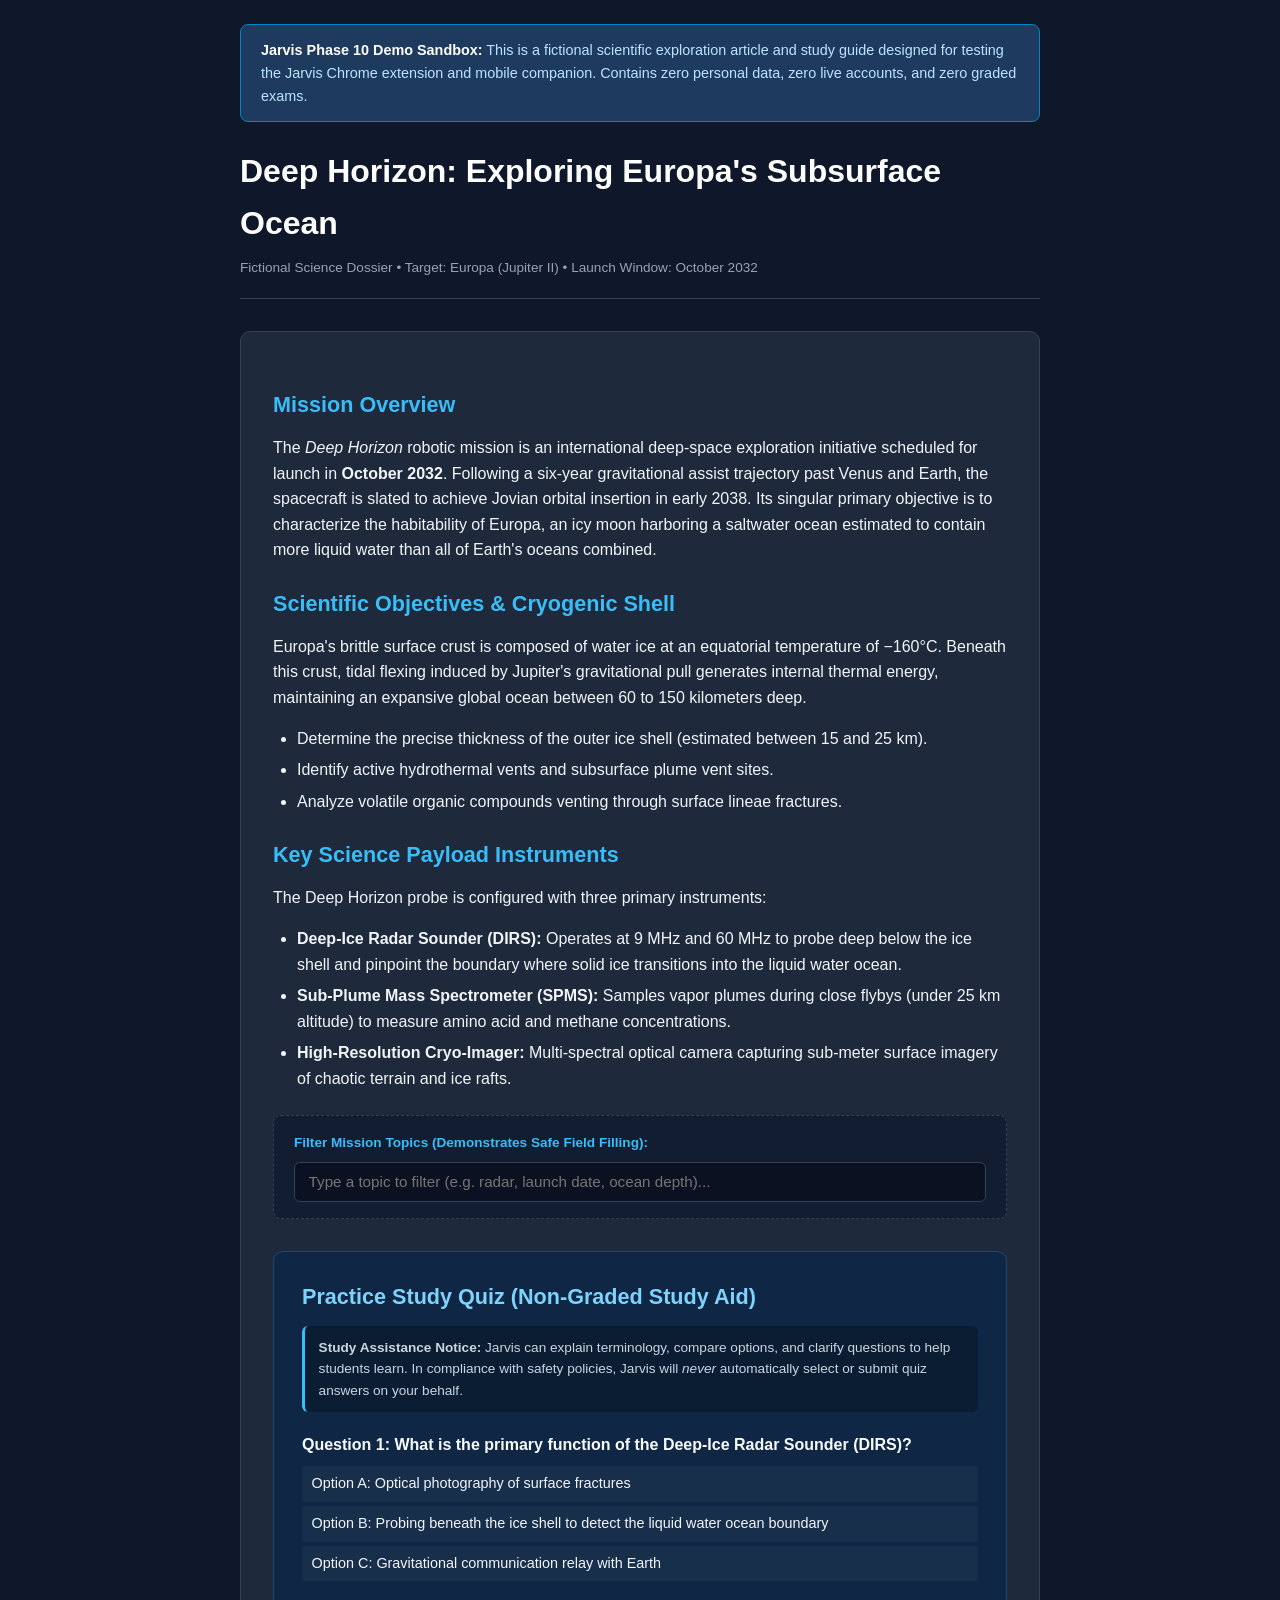
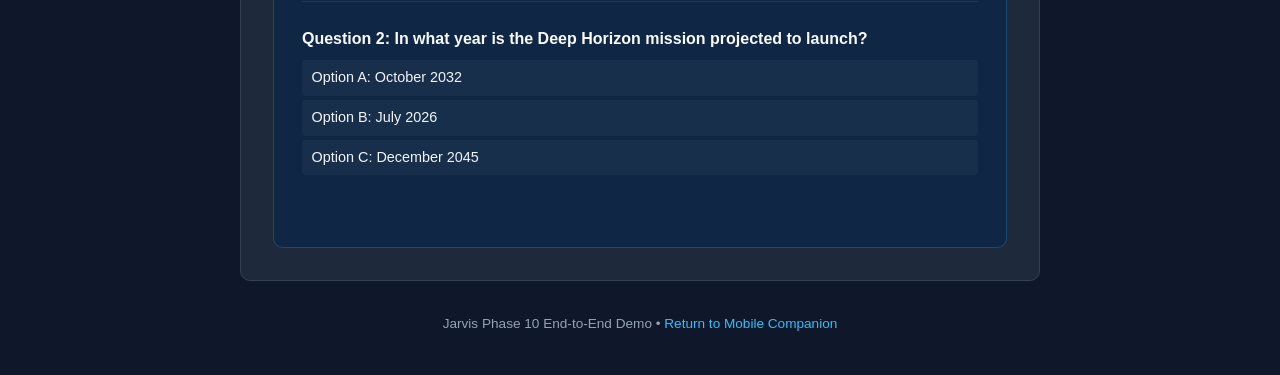
==== demo/index.html @ 78a696e9 "feat: implement Phases 6-10 (OAuth Gmail/Calendar, mobile companion PWA, browser automation, securit" ====
<!DOCTYPE html>
<html lang="en">
<head>
  <meta charset="UTF-8">
  <meta name="viewport" content="width=device-width, initial-scale=1.0">
  <title>Deep Horizon: Europa Mission Guide — Jarvis Demo</title>
  <style>
    :root {
      --bg: #0f172a;
      --card-bg: #1e293b;
      --text: #f1f5f9;
      --text-muted: #94a3b8;
      --accent: #38bdf8;
      --accent-hover: #0284c7;
      --border: #334155;
      --notice-bg: #1e3a5f;
      --notice-border: #0284c7;
      --quiz-bg: #0f2744;
    }
    * { box-sizing: border-box; margin: 0; padding: 0; }
    body {
      font-family: -apple-system, BlinkMacSystemFont, "Segoe UI", Roboto, sans-serif;
      background-color: var(--bg);
      color: var(--text);
      line-height: 1.6;
      padding: 1.5rem 1rem;
    }
    .container {
      max-width: 800px;
      margin: 0 auto;
    }
    .demo-banner {
      background: var(--notice-bg);
      border: 1px solid var(--notice-border);
      border-radius: 8px;
      padding: 0.85rem 1.25rem;
      margin-bottom: 1.5rem;
      font-size: 0.9rem;
      color: #bae6fd;
    }
    .demo-banner strong { color: #fff; }
    header {
      margin-bottom: 2rem;
      border-bottom: 1px solid var(--border);
      padding-bottom: 1.25rem;
    }
    h1 {
      font-size: 2rem;
      margin-bottom: 0.5rem;
      color: #fff;
    }
    .meta {
      font-size: 0.85rem;
      color: var(--text-muted);
    }
    article {
      background: var(--card-bg);
      border: 1px solid var(--border);
      border-radius: 10px;
      padding: 2rem;
      margin-bottom: 2rem;
    }
    h2 {
      font-size: 1.35rem;
      margin: 1.5rem 0 0.75rem;
      color: var(--accent);
    }
    p { margin-bottom: 1rem; }
    ul { margin: 0 0 1rem 1.5rem; }
    li { margin-bottom: 0.35rem; }
    .interactive-box {
      background: #131d31;
      border: 1px dashed var(--border);
      border-radius: 8px;
      padding: 1rem 1.25rem;
      margin: 1.5rem 0;
    }
    .interactive-box label {
      display: block;
      font-size: 0.85rem;
      font-weight: 600;
      margin-bottom: 0.5rem;
      color: var(--accent);
    }
    .interactive-box input {
      width: 100%;
      padding: 0.65rem 0.85rem;
      border-radius: 6px;
      border: 1px solid var(--border);
      background: #0b1120;
      color: #fff;
      font-size: 0.95rem;
    }
    .study-quiz {
      background: var(--quiz-bg);
      border: 1px solid #1e4976;
      border-radius: 10px;
      padding: 1.75rem;
      margin-top: 2rem;
    }
    .study-quiz h2 { color: #7dd3fc; margin-top: 0; }
    .quiz-disclaimer {
      font-size: 0.85rem;
      color: #cbd5e1;
      background: rgba(0, 0, 0, 0.25);
      padding: 0.65rem 0.85rem;
      border-radius: 6px;
      margin-bottom: 1.25rem;
      border-left: 3px solid var(--accent);
    }
    .question {
      margin-bottom: 1.5rem;
      padding-bottom: 1rem;
      border-bottom: 1px solid rgba(255, 255, 255, 0.08);
    }
    .question:last-child { border-bottom: none; }
    .question-title {
      font-weight: 600;
      margin-bottom: 0.5rem;
      color: #f8fafc;
    }
    .options { list-style: none; margin: 0; }
    .options li {
      padding: 0.4rem 0.6rem;
      margin-bottom: 0.25rem;
      border-radius: 4px;
      background: rgba(255, 255, 255, 0.04);
      font-size: 0.9rem;
    }
    footer {
      text-align: center;
      margin-top: 2rem;
      font-size: 0.85rem;
      color: var(--text-muted);
    }
    footer a {
      color: var(--accent);
      text-decoration: none;
    }
    footer a:hover { text-decoration: underline; }
  </style>
</head>
<body>
  <div class="container">
    <!-- Fictional Demo Banner -->
    <aside class="demo-banner" role="note">
      <strong>Jarvis Phase 10 Demo Sandbox:</strong> This is a fictional scientific exploration article and study guide designed for testing the Jarvis Chrome extension and mobile companion. Contains zero personal data, zero live accounts, and zero graded exams.
    </aside>

    <header>
      <h1>Deep Horizon: Exploring Europa's Subsurface Ocean</h1>
      <div class="meta">
        <span>Fictional Science Dossier</span> &bull; 
        <span>Target: Europa (Jupiter II)</span> &bull; 
        <span>Launch Window: October 2032</span>
      </div>
    </header>

    <article>
      <h2>Mission Overview</h2>
      <p>
        The <em>Deep Horizon</em> robotic mission is an international deep-space exploration initiative scheduled for launch in <strong>October 2032</strong>. Following a six-year gravitational assist trajectory past Venus and Earth, the spacecraft is slated to achieve Jovian orbital insertion in early 2038. Its singular primary objective is to characterize the habitability of Europa, an icy moon harboring a saltwater ocean estimated to contain more liquid water than all of Earth's oceans combined.
      </p>

      <h2>Scientific Objectives & Cryogenic Shell</h2>
      <p>
        Europa's brittle surface crust is composed of water ice at an equatorial temperature of &minus;160&deg;C. Beneath this crust, tidal flexing induced by Jupiter's gravitational pull generates internal thermal energy, maintaining an expansive global ocean between 60 to 150 kilometers deep.
      </p>
      <ul>
        <li>Determine the precise thickness of the outer ice shell (estimated between 15 and 25 km).</li>
        <li>Identify active hydrothermal vents and subsurface plume vent sites.</li>
        <li>Analyze volatile organic compounds venting through surface lineae fractures.</li>
      </ul>

      <h2>Key Science Payload Instruments</h2>
      <p>The Deep Horizon probe is configured with three primary instruments:</p>
      <ul>
        <li><strong>Deep-Ice Radar Sounder (DIRS):</strong> Operates at 9 MHz and 60 MHz to probe deep below the ice shell and pinpoint the boundary where solid ice transitions into the liquid water ocean.</li>
        <li><strong>Sub-Plume Mass Spectrometer (SPMS):</strong> Samples vapor plumes during close flybys (under 25 km altitude) to measure amino acid and methane concentrations.</li>
        <li><strong>High-Resolution Cryo-Imager:</strong> Multi-spectral optical camera capturing sub-meter surface imagery of chaotic terrain and ice rafts.</li>
      </ul>

      <!-- Safe Non-Sensitive Input Demonstration Box -->
      <div class="interactive-box">
        <label for="demoSearchInput">Filter Mission Topics (Demonstrates Safe Field Filling):</label>
        <input
          type="text"
          id="demoSearchInput"
          name="q"
          placeholder="Type a topic to filter (e.g. radar, launch date, ocean depth)..."
          autocomplete="off"
        />
      </div>

      <!-- Practice Quiz Section (Non-Graded Study Aid) -->
      <section class="study-quiz" id="studyQuizHelp">
        <h2>Practice Study Quiz (Non-Graded Study Aid)</h2>
        <div class="quiz-disclaimer">
          <strong>Study Assistance Notice:</strong> Jarvis can explain terminology, compare options, and clarify questions to help students learn. In compliance with safety policies, Jarvis will <em>never</em> automatically select or submit quiz answers on your behalf.
        </div>

        <div class="question">
          <div class="question-title">Question 1: What is the primary function of the Deep-Ice Radar Sounder (DIRS)?</div>
          <ul class="options">
            <li>Option A: Optical photography of surface fractures</li>
            <li>Option B: Probing beneath the ice shell to detect the liquid water ocean boundary</li>
            <li>Option C: Gravitational communication relay with Earth</li>
          </ul>
        </div>

        <div class="question">
          <div class="question-title">Question 2: In what year is the Deep Horizon mission projected to launch?</div>
          <ul class="options">
            <li>Option A: October 2032</li>
            <li>Option B: July 2026</li>
            <li>Option C: December 2045</li>
          </ul>
        </div>
      </section>
    </article>

    <footer>
      <p>Jarvis Phase 10 End-to-End Demo &bull; <a href="/mobile/">Return to Mobile Companion</a></p>
    </footer>
  </div>
</body>
</html>
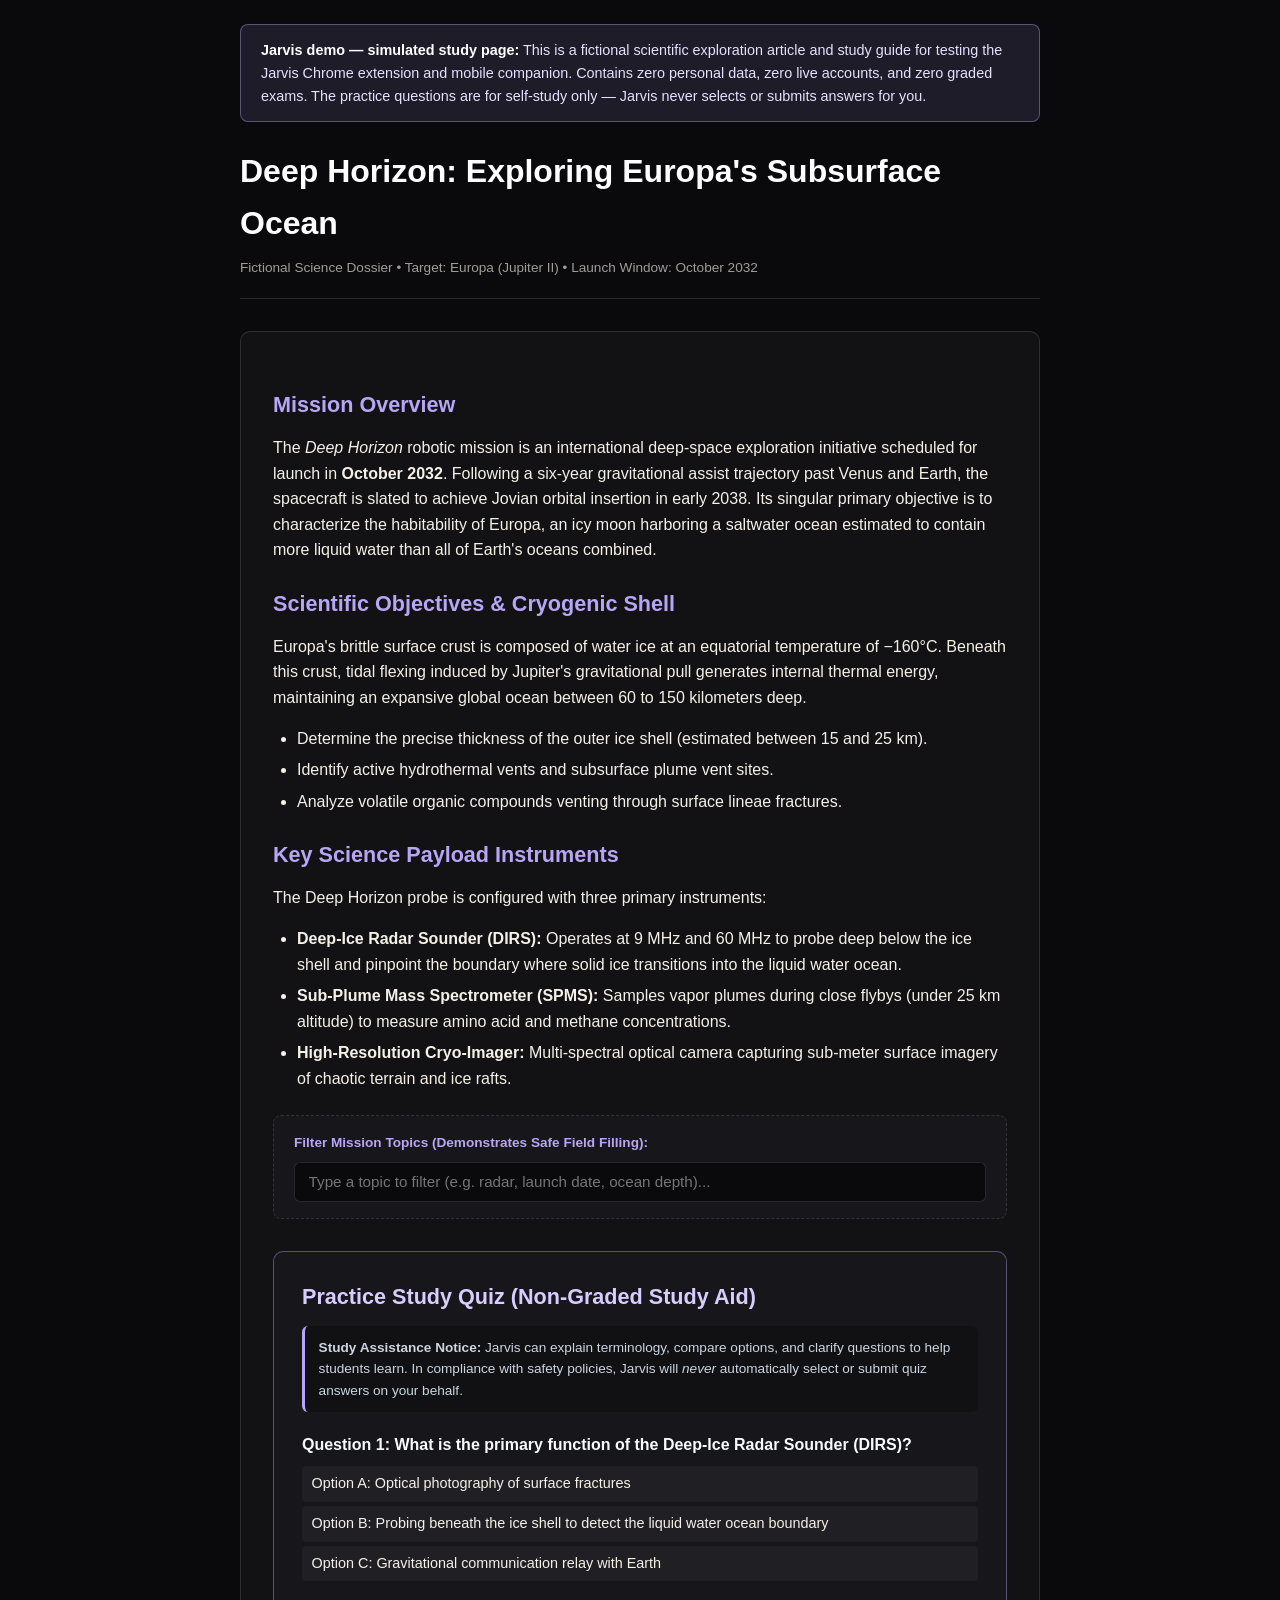
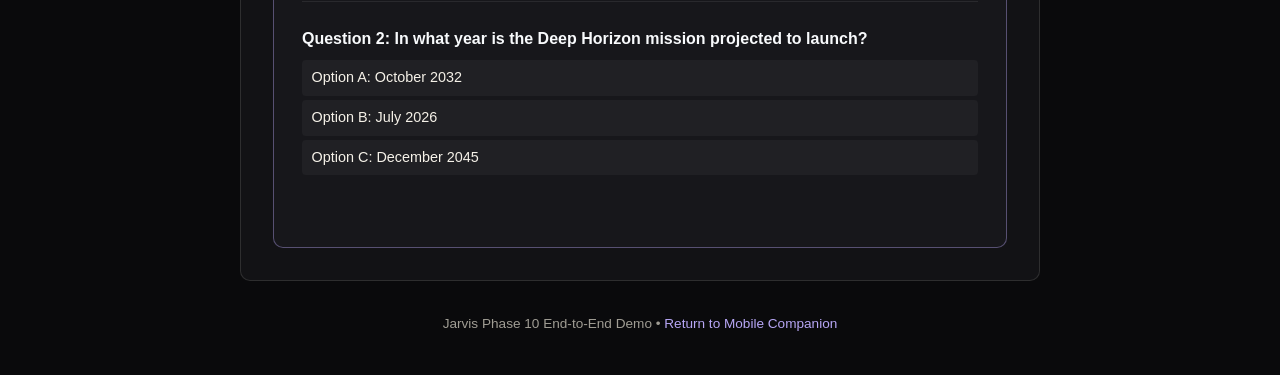
==== commit bfa3d325: "feat: Jarvis cross-device vision landing page" ====
--- a/demo/index.html
+++ b/demo/index.html
@@ -6,16 +6,16 @@
   <title>Deep Horizon: Europa Mission Guide — Jarvis Demo</title>
   <style>
     :root {
-      --bg: #0f172a;
-      --card-bg: #1e293b;
-      --text: #f1f5f9;
-      --text-muted: #94a3b8;
-      --accent: #38bdf8;
-      --accent-hover: #0284c7;
-      --border: #334155;
-      --notice-bg: #1e3a5f;
-      --notice-border: #0284c7;
-      --quiz-bg: #0f2744;
+      --bg: #0a0a0c;
+      --card-bg: #121215;
+      --text: #f5f1e8;
+      --text-muted: #a09d94;
+      --accent: #b7a6f5;
+      --accent-hover: #d9ccff;
+      --border: rgba(245, 241, 232, 0.12);
+      --notice-bg: rgba(183, 166, 245, 0.12);
+      --notice-border: rgba(183, 166, 245, 0.4);
+      --quiz-bg: #17171b;
     }
     * { box-sizing: border-box; margin: 0; padding: 0; }
     body {
@@ -36,7 +36,7 @@
       padding: 0.85rem 1.25rem;
       margin-bottom: 1.5rem;
       font-size: 0.9rem;
-      color: #bae6fd;
+      color: #e6e0ff;
     }
     .demo-banner strong { color: #fff; }
     header {
@@ -69,7 +69,7 @@
     ul { margin: 0 0 1rem 1.5rem; }
     li { margin-bottom: 0.35rem; }
     .interactive-box {
-      background: #131d31;
+      background: #17171b;
       border: 1px dashed var(--border);
       border-radius: 8px;
       padding: 1rem 1.25rem;
@@ -87,18 +87,18 @@
       padding: 0.65rem 0.85rem;
       border-radius: 6px;
       border: 1px solid var(--border);
-      background: #0b1120;
+      background: #0a0a0c;
       color: #fff;
       font-size: 0.95rem;
     }
     .study-quiz {
       background: var(--quiz-bg);
-      border: 1px solid #1e4976;
+      border: 1px solid rgba(183, 166, 245, 0.4);
       border-radius: 10px;
       padding: 1.75rem;
       margin-top: 2rem;
     }
-    .study-quiz h2 { color: #7dd3fc; margin-top: 0; }
+    .study-quiz h2 { color: #d9ccff; margin-top: 0; }
     .quiz-disclaimer {
       font-size: 0.85rem;
       color: #cbd5e1;
@@ -144,7 +144,7 @@
   <div class="container">
     <!-- Fictional Demo Banner -->
     <aside class="demo-banner" role="note">
-      <strong>Jarvis Phase 10 Demo Sandbox:</strong> This is a fictional scientific exploration article and study guide designed for testing the Jarvis Chrome extension and mobile companion. Contains zero personal data, zero live accounts, and zero graded exams.
+      <strong>Jarvis demo — simulated study page:</strong> This is a fictional scientific exploration article and study guide for testing the Jarvis Chrome extension and mobile companion. Contains zero personal data, zero live accounts, and zero graded exams. The practice questions are for self-study only — Jarvis never selects or submits answers for you.
     </aside>
 
     <header>
@@ -220,7 +220,7 @@
     </article>
 
     <footer>
-      <p>Jarvis Phase 10 End-to-End Demo &bull; <a href="/mobile/">Return to Mobile Companion</a></p>
+      <p>Jarvis Phase 10 End-to-End Demo &bull; <a href="/">Return to Mobile Companion</a></p>
     </footer>
   </div>
 </body>
